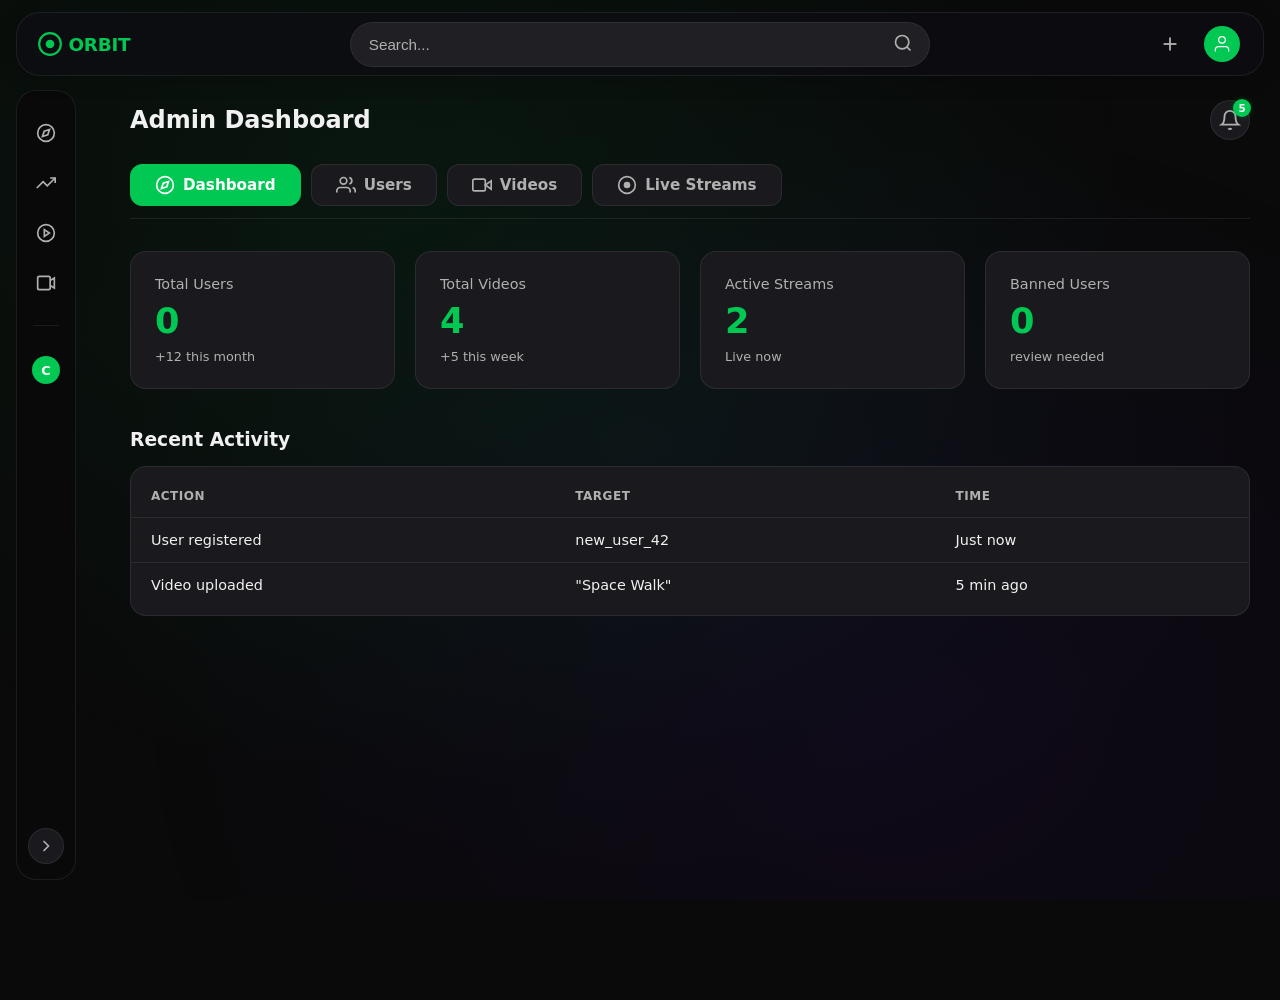
==== adminpanel.html @ f3a5c87c "refactor: migrate pages from PHP templates to static HTML Replace the server-rendered PHP pages with" ====
<!DOCTYPE html>
<html lang="en" data-theme="dark">
<head>
<meta charset="UTF-8">
<meta name="viewport" content="width=device-width, initial-scale=1.0">
<title>ORBIT — Admin Panel</title>
<link rel="stylesheet" href="css/main.css">
<link rel="stylesheet" href="css/popups.css">
<link rel="stylesheet" href="css/admin.css">
</head>
<body>

<header class="header">
  <div class="header__inner">
    <a href="index.html" class="header__logo"><div class="header__logo-fallback"><svg width="26" height="26" viewBox="0 0 24 24" fill="none" stroke="currentColor" stroke-width="2"><circle cx="12" cy="12" r="10"/><circle cx="12" cy="12" r="3" fill="currentColor"/></svg><span>ORBIT</span></div></a>
    <div class="header__search">
      <form action="search.html" method="get" style="display:flex;flex:1;align-items:center;">
        <input type="text" name="q" class="header__search-input" placeholder="Search..." autocomplete="off">
        <button type="submit" class="header__search-btn" aria-label="Search"><svg width="20" height="20" viewBox="0 0 24 24" fill="none" stroke="currentColor" stroke-width="2"><circle cx="11" cy="11" r="8"/><line x1="21" y1="21" x2="16.65" y2="16.65"/></svg></button>
      </form>
    </div>
    <div class="header__actions">
      <div class="create-container">
        <button class="header__create-btn" id="createBtn" aria-label="Create"><svg width="22" height="22" viewBox="0 0 24 24" fill="none" stroke="currentColor" stroke-width="2"><line x1="12" y1="5" x2="12" y2="19"/><line x1="5" y1="12" x2="19" y2="12"/></svg></button>
        <div class="create-dropdown" id="createDropdown"><div class="dropdown__section"><button class="dropdown__item">Upload Video</button><button class="dropdown__item">Upload Short</button><button class="dropdown__item">Community Post</button></div></div>
      </div>
      <button class="header__profile-btn" id="profileBtn" aria-label="Profile"><div class="header__profile-avatar" id="profileAvatar"><svg width="20" height="20" viewBox="0 0 24 24" fill="none" stroke="currentColor" stroke-width="1.5"><path d="M20 21v-2a4 4 0 0 0-4-4H8a4 4 0 0 0-4 4v2"/><circle cx="12" cy="7" r="4"/></svg></div></button>
      <div class="dropdown" id="profileDropdown"></div>
    </div>
  </div>
</header>

<aside class="sidebar sidebar--collapsed" id="sidebar">
  <nav class="sidebar__nav">
    <a href="index.html" class="sidebar__item"><svg width="20" height="20" viewBox="0 0 24 24" fill="none" stroke="currentColor" stroke-width="2"><circle cx="12" cy="12" r="10"/><polygon points="16.24 7.76 14.12 14.12 7.76 16.24 9.88 9.88 16.24 7.76"/></svg><span>Explore</span></a>
    <a href="trending.html" class="sidebar__item"><svg width="20" height="20" viewBox="0 0 24 24" fill="none" stroke="currentColor" stroke-width="2"><polyline points="23 6 13.5 15.5 8.5 10.5 1 18"/><polyline points="17 6 23 6 23 12"/></svg><span>Trending</span></a>
    <a href="lives.html" class="sidebar__item"><svg width="20" height="20" viewBox="0 0 24 24" fill="none" stroke="currentColor" stroke-width="2"><circle cx="12" cy="12" r="10"/><polygon points="10 8 16 12 10 16 10 8"/></svg><span>Live</span></a>
    <a href="dashboard.html" class="sidebar__item"><svg width="20" height="20" viewBox="0 0 24 24" fill="none" stroke="currentColor" stroke-width="2"><rect x="2" y="4" width="15" height="16" rx="2"/><path d="M17 9l5-3v12l-5-3"/></svg><span>Dashboard</span></a>
  </nav>
  <div class="sidebar__divider"></div>
  <div class="sidebar__channels-title">Subscriptions</div>
  <a href="channel.html" class="sidebar__channel"><div class="sidebar__channel-avatar" style="background:#00c853;">C</div><span>Channel Name</span></a>
  <a href="channel.html" class="sidebar__channel hidden-channel" style="display:none;"><div class="sidebar__channel-avatar" style="background:#ff3b30;">M</div><span>Music Lounge</span></a>
  <a href="channel.html" class="sidebar__channel hidden-channel" style="display:none;"><div class="sidebar__channel-avatar" style="background:#6495ed;">S</div><span>Space Today</span></a>
  <button class="sidebar__show-more" id="showMoreChannels">Show more</button>
  <button class="sidebar-toggle" id="sidebarToggle" aria-label="Toggle sidebar"><svg width="20" height="20" viewBox="0 0 24 24" fill="none" stroke="currentColor" stroke-width="2"><polyline points="15 18 9 12 15 6"/></svg></button>
</aside>

<main class="admin-panel">
  <div class="admin-header">
    <h2>Admin Dashboard</h2>
    <div class="admin-notif-btn" id="adminNotifBtn">
      <svg width="22" height="22" viewBox="0 0 24 24" fill="none" stroke="currentColor" stroke-width="2"><path d="M18 8A6 6 0 0 0 6 8c0 7-3 9-3 9h18s-3-2-3-9"/><path d="M13.73 21a2 2 0 0 1-3.46 0"/></svg>
      <span class="notif-badge" id="notifBadge">0</span>
      <div class="notif-dropdown" id="notifDropdown">
        <div style="padding:8px 12px; font-weight:700; border-bottom:1px solid var(--border-color);">Notifications</div>
        <div id="notifList"></div>
        <div style="padding:8px 12px; text-align:center; font-size:0.8rem; color:var(--accent);">View all</div>
      </div>
    </div>
  </div>

  <nav class="admin-nav">
    <button class="admin-nav-item active" data-section="dashboard"><svg width="20" height="20" viewBox="0 0 24 24" fill="none" stroke="currentColor" stroke-width="2"><circle cx="12" cy="12" r="10"/><polygon points="16.24 7.76 14.12 14.12 7.76 16.24 9.88 9.88 16.24 7.76"/></svg>Dashboard</button>
    <button class="admin-nav-item" data-section="users"><svg width="20" height="20" viewBox="0 0 24 24" fill="none" stroke="currentColor" stroke-width="2"><path d="M17 21v-2a4 4 0 0 0-4-4H5a4 4 0 0 0-4 4v2"/><circle cx="9" cy="7" r="4"/><path d="M23 21v-2a4 4 0 0 0-3-3.87"/><path d="M16 3.13a4 4 0 0 1 0 7.75"/></svg>Users</button>
    <button class="admin-nav-item" data-section="videos"><svg width="20" height="20" viewBox="0 0 24 24" fill="none" stroke="currentColor" stroke-width="2"><polygon points="23 7 16 12 23 17 23 7"/><rect x="1" y="5" width="15" height="14" rx="2" ry="2"/></svg>Videos</button>
    <button class="admin-nav-item" data-section="live"><svg width="20" height="20" viewBox="0 0 24 24" fill="none" stroke="currentColor" stroke-width="2"><circle cx="12" cy="12" r="10"/><circle cx="12" cy="12" r="3" fill="currentColor"/></svg>Live Streams</button>
  </nav>

  <div id="adminSections">
    <section class="admin-section active" id="section-dashboard">
      <div class="stats-grid">
        <div class="stat-card"><span class="stat-label">Total Users</span><span class="stat-value" id="totalUsers">0</span><span class="stat-change">+12 this month</span></div>
        <div class="stat-card"><span class="stat-label">Total Videos</span><span class="stat-value" id="totalVideos">0</span><span class="stat-change">+5 this week</span></div>
        <div class="stat-card"><span class="stat-label">Active Streams</span><span class="stat-value">2</span><span class="stat-change">Live now</span></div>
        <div class="stat-card"><span class="stat-label">Banned Users</span><span class="stat-value" id="bannedCount">0</span><span class="stat-change">review needed</span></div>
      </div>
      <h3 style="margin-bottom:16px;">Recent Activity</h3>
      <div class="table-container"><table><thead><tr><th>Action</th><th>Target</th><th>Time</th></tr></thead><tbody id="recentActivity"></tbody></table></div>
    </section>

    <section class="admin-section" id="section-users">
      <div class="admin-search">
        <input type="text" class="admin-search-input" id="userSearch" placeholder="Search users...">
        <select class="filter-select" id="userRoleFilter"><option value="all">All Roles</option><option value="user">User</option><option value="admin">Admin</option></select>
        <select class="filter-select" id="userStatusFilter"><option value="all">All Status</option><option value="active">Active</option><option value="banned">Banned</option></select>
      </div>
      <div id="resultsCount" style="margin: 8px 0; color: var(--text-secondary); font-size: 0.9rem;"></div>
      <div class="table-container"><table><thead><tr><th>ID</th><th>Username</th><th>Email</th><th>Role</th><th>Status</th><th>Streaming</th><th>Joined</th><th>Actions</th></tr></thead><tbody id="userTableBody"></tbody></table></div>
      <div id="pagination" style="margin-top: 16px; display: flex; justify-content: center; gap: 8px;"></div>
    </section>

    <section class="admin-section" id="section-videos">
      <div class="admin-search">
        <input type="text" class="admin-search-input" id="videoSearch" placeholder="Search videos...">
        <select class="filter-select" id="videoStatusFilter"><option value="all">All</option><option value="public">Public</option><option value="unlisted">Unlisted</option><option value="private">Private</option></select>
      </div>
      <div class="table-container"><table><thead><tr><th>ID</th><th>Title</th><th>Channel</th><th>Views</th><th>Uploaded</th><th>Status</th><th>Actions</th></tr></thead><tbody id="videoTableBody"></tbody></table></div>
    </section>

    <section class="admin-section" id="section-live">
      <div class="admin-search"><input type="text" class="admin-search-input" id="liveSearch" placeholder="Search live streams..."></div>
      <div class="table-container"><table><thead><tr><th>ID</th><th>Title</th><th>Streamer</th><th>Viewers</th><th>Uptime</th><th>Restriction</th><th>Actions</th></tr></thead><tbody id="liveTableBody"></tbody></table></div>
    </section>
  </div>
  <div id="toastContainer" style="position:fixed; bottom:24px; right:24px; z-index:10000; display:flex; flex-direction:column; gap:8px;"></div>
</main>

<!-- Modals -->
<div class="modal-overlay" id="banModalOverlay"><div class="modal"><h3>🚫 Ban User</h3><form id="banForm"><div class="form-group"><label>User</label><input type="text" id="banUsername" readonly class="admin-search-input"></div><div class="form-group"><label>Duration (days)</label><input type="number" id="banDuration" class="admin-search-input" placeholder="Leave empty for permanent"></div><div class="checkbox-group"><input type="checkbox" id="banPermanent"><label for="banPermanent">Permanent ban</label></div><div class="modal-actions"><button type="button" class="btn-secondary" id="closeBanModal">Cancel</button><button type="submit" class="btn-danger">Ban</button></div></form></div></div>

<div class="modal-overlay" id="editUserModalOverlay"><div class="modal"><h3>✏️ Edit User</h3><form id="editUserForm"><input type="hidden" id="editUserId"><div class="form-group"><label>Username</label><input type="text" id="editUsername" class="admin-search-input" required></div><div class="form-group"><label>Email</label><input type="email" id="editEmail" class="admin-search-input" required></div><div class="form-group"><label>Role</label><select id="editRole" class="filter-select" style="width:100%;"><option value="user">User</option><option value="admin">Admin</option></select></div><div class="form-group"><label>Status</label><select id="editStatus" class="filter-select" style="width:100%;"><option value="active">Active</option><option value="banned">Banned</option></select></div><div class="form-group"><label>Channel Name</label><input type="text" id="editChannel" class="admin-search-input"></div><div class="form-group"><label>Handle</label><input type="text" id="editHandle" class="admin-search-input"></div><div class="form-group"><label>Bio</label><textarea id="editBio" rows="2"></textarea></div><div class="modal-actions"><button type="button" class="btn-secondary" id="closeEditUserModal">Cancel</button><button type="submit" class="btn btn--primary">Save</button></div></form></div></div>

<div class="modal-overlay" id="editVideoModalOverlay"><div class="modal"><h3>📹 Edit Video</h3><form id="editVideoForm"><input type="hidden" id="editVideoId"><div class="form-group"><label>Title</label><input type="text" id="editVideoTitle" class="admin-search-input" required></div><div class="form-group"><label>Channel</label><input type="text" id="editVideoChannel" class="admin-search-input" required></div><div class="form-group"><label>Visibility</label><select id="editVideoStatus" class="filter-select" style="width:100%;"><option value="public">Public</option><option value="unlisted">Unlisted</option><option value="private">Private</option></select></div><div class="modal-actions"><button type="button" class="btn-secondary" id="closeEditVideoModal">Cancel</button><button type="submit" class="btn btn--primary">Save</button></div></form></div></div>

<div class="modal-overlay" id="copyrightModalOverlay"><div class="modal"><h3>⚠️ Video Copyright</h3><form id="copyrightForm"><input type="hidden" id="copyrightVideoId"><div class="form-group"><label>Video</label><input type="text" id="copyrightVideoTitle" readonly class="admin-search-input"></div><div class="form-group"><label>Copyright Type</label><select id="copyrightType" class="filter-select" style="width:100%;"><option value="no-copyright">No Copyright</option><option value="copyright-free">Copyright Free</option><option value="copyright-income">Copyright Income</option><option value="copyright-remove">Copyright Remove</option></select></div><div class="form-group"><label>Description</label><textarea id="copyrightDescription" rows="3" placeholder="Explain..."></textarea></div><div class="modal-actions"><button type="button" class="btn-secondary" id="closeCopyrightModal">Cancel</button><button type="submit" class="btn-danger">Submit Claim</button></div></form></div></div>

<div class="modal-overlay" id="editLiveModalOverlay"><div class="modal"><h3>🔴 Edit Stream</h3><form id="editLiveForm"><input type="hidden" id="editLiveId"><div class="form-group"><label>Title</label><input type="text" id="editLiveTitle" class="admin-search-input" required></div><div class="form-group"><label>Streamer</label><input type="text" id="editLiveStreamer" class="admin-search-input" required></div><div class="checkbox-group"><input type="checkbox" id="editLiveAgeRestricted"><label for="editLiveAgeRestricted">Age Restrict</label></div><div class="checkbox-group"><input type="checkbox" id="editLiveChatEnabled"><label for="editLiveChatEnabled">Chat Enabled</label></div><div class="modal-actions"><button type="button" class="btn-secondary" id="closeEditLiveModal">Cancel</button><button type="submit" class="btn btn--primary">Save</button></div></form></div></div>

<div class="modal-overlay" id="liveCopyrightModalOverlay"><div class="modal"><h3>⚠️ Live Copyright</h3><form id="liveCopyrightForm"><input type="hidden" id="liveCopyrightStreamId"><div class="form-group"><label>Stream</label><input type="text" id="liveCopyrightStreamTitle" readonly class="admin-search-input"></div><div class="form-group"><label>Copyright Type</label><select id="liveCopyrightType" class="filter-select" style="width:100%;"><option value="no-copyright">No Copyright</option><option value="copyright-free">Copyright Free</option><option value="copyright-income">Copyright Income</option><option value="copyright-remove">Copyright Remove</option></select></div><div class="form-group"><label>Description</label><textarea id="liveCopyrightDescription" rows="3" placeholder="Explain..."></textarea></div><div class="modal-actions"><button type="button" class="btn-secondary" id="closeLiveCopyrightModal">Cancel</button><button type="submit" class="btn-danger">Submit Claim</button></div></form></div></div>

<div class="modal-overlay" id="messageModalOverlay"><div class="modal"><h3>💬 Private Message</h3><form id="messageForm"><input type="hidden" id="messageStreamId"><div class="form-group"><label>Stream</label><input type="text" id="messageStreamTitle" readonly class="admin-search-input"></div><div class="form-group"><label>Message</label><textarea id="messageText" rows="3" placeholder="Type your message..." required></textarea></div><div class="modal-actions"><button type="button" class="btn-secondary" id="closeMessageModal">Cancel</button><button type="submit" class="btn btn--primary">Send</button></div></form></div></div>

<div class="overlay" id="overlay"></div>
<script src="js/core.js"></script>
<script src="js/dropdown.js"></script>
<script src="js/admin.js"></script>
</body>
</html>
---- css/main.css ----
/* ===== CSS Variables & Theming ===== */
:root {
    --bg-primary: #0a0a0a;
    --bg-secondary: #111111;
    --bg-header: rgba(14, 14, 18, 0.85);
    --text-primary: #f1f1f1;
    --text-secondary: #b0b0b0;
    --accent: #00c853;
    --accent-glow: rgba(0, 200, 83, 0.25);
    --border-color: rgba(255, 255, 255, 0.08);
    --card-bg: #1a1a1e;
    --hover-bg: rgba(255, 255, 255, 0.05);
    --sidebar-bg: rgba(10, 10, 10, 0.95);
    --input-bg: #202024;
    --input-border: #2e2e35;
    --overlay-bg: rgba(0, 0, 0, 0.7);
    --shadow: 0 8px 30px rgba(0, 0, 0, 0.5);
    --header-radius: 24px;
    --space-gradient: radial-gradient(ellipse at 30% 20%, rgba(0, 200, 83, 0.06) 0%, transparent 60%),
                      radial-gradient(ellipse at 70% 80%, rgba(80, 0, 200, 0.08) 0%, transparent 60%),
                      radial-gradient(ellipse at 50% 50%, rgba(0, 180, 150, 0.04) 0%, transparent 70%);
    --sidebar-width: 220px;
    --sidebar-collapsed-width: 60px;
}

[data-theme="light"] {
    --bg-primary: #f5f5f7;
    --bg-secondary: #ffffff;
    --bg-header: rgba(255, 255, 255, 0.92);
    --text-primary: #1a1a1a;
    --text-secondary: #555555;
    --accent: #00a844;
    --accent-glow: rgba(0, 168, 68, 0.15);
    --border-color: rgba(0, 0, 0, 0.08);
    --card-bg: #ffffff;
    --hover-bg: rgba(0, 0, 0, 0.03);
    --sidebar-bg: rgba(245, 245, 247, 0.97);
    --input-bg: #ffffff;
    --input-border: #d0d0d5;
    --overlay-bg: rgba(0, 0, 0, 0.35);
    --shadow: 0 8px 30px rgba(0, 0, 0, 0.08);
    --space-gradient: radial-gradient(ellipse at 30% 20%, rgba(0, 168, 68, 0.04) 0%, transparent 60%),
                      radial-gradient(ellipse at 70% 80%, rgba(120, 80, 200, 0.04) 0%, transparent 60%),
                      radial-gradient(ellipse at 50% 50%, rgba(0, 150, 130, 0.03) 0%, transparent 70%);
}

/* ===== Custom Scrollbar ===== */
::-webkit-scrollbar { width: 8px; }
::-webkit-scrollbar-track { background: transparent; }
::-webkit-scrollbar-thumb { background: var(--border-color); border-radius: 4px; }
::-webkit-scrollbar-thumb:hover { background: var(--text-secondary); }

/* ===== Reset & Base ===== */
*, *::before, *::after { margin: 0; padding: 0; box-sizing: border-box; }
body {
    font-family: 'Inter', system-ui, -apple-system, sans-serif;
    background: var(--bg-primary);
    color: var(--text-primary);
    min-height: 100vh;
    transition: background 0.3s, color 0.2s;
    position: relative;
    overflow-x: hidden;
}
body::before {
    content: '';
    position: fixed;
    inset: 0;
    background: var(--space-gradient);
    pointer-events: none;
    z-index: -1;
}
a { text-decoration: none; color: inherit; }
button { background: none; border: none; cursor: pointer; color: inherit; font-family: inherit; }
ul, ol { list-style: none; }

/* ===== Header ===== */
.header {
    position: fixed; top: 12px; left: 50%; transform: translateX(-50%);
    width: calc(100% - 32px); max-width: 1880px;
    background: var(--bg-header); backdrop-filter: blur(20px);
    border: 1px solid var(--border-color); border-radius: var(--header-radius);
    padding: 0 20px; height: 64px; display: flex; align-items: center; z-index: 100;
    box-shadow: 0 4px 20px rgba(0,0,0,0.2); transition: background 0.3s, border-color 0.3s;
}
.header__inner { display: flex; align-items: center; width: 100%; justify-content: space-between; gap: 24px; }
.header__logo { display: flex; align-items: center; font-weight: 700; font-size: 1.15rem; gap: 6px; color: var(--accent); flex-shrink: 0; }
.header__logo-fallback { display: flex; align-items: center; gap: 6px; }
.header__logo-fallback svg { color: var(--accent); width: 26px; height: 26px; }
.header__logo-fallback span { font-size: 1.15rem; font-weight: 700; letter-spacing: -0.3px; }
.header__logo-img { max-height: 34px; width: auto; }
.header__search {
    flex: 0 1 580px; display: flex; align-items: center;
    background: var(--input-bg); border: 1px solid var(--input-border);
    border-radius: 40px; padding: 0 0 0 18px; transition: border-color 0.2s, box-shadow 0.2s;
}
.header__search:focus-within { border-color: var(--accent); box-shadow: 0 0 0 3px var(--accent-glow); }
.header__search-input { flex: 1; background: transparent; border: none; outline: none; padding: 12px 0; color: var(--text-primary); font-size: 0.95rem; }
.header__search-input::placeholder { color: var(--text-secondary); }
.header__search-btn { padding: 10px 16px; border-radius: 0 40px 40px 0; color: var(--text-secondary); transition: color 0.2s; }
.header__search-btn:hover { color: var(--accent); }
.header__actions { display: flex; align-items: center; gap: 10px; flex-shrink: 0; position: relative; }

/* Create (+) Button */
.create-container { position: relative; }
.header__create-btn {
    width: 42px; height: 42px; border-radius: 50%;
    display: flex; align-items: center; justify-content: center;
    color: var(--text-secondary); background: transparent;
    transition: color 0.2s, transform 0.2s;
}
.header__create-btn:hover {
    background: transparent;
    color: var(--text-primary);
    transform: scale(1.05);
}
.create-dropdown {
    position: absolute; top: 54px; right: 0; width: 200px; background: var(--card-bg);
    border: 1px solid var(--border-color); border-radius: 16px; padding: 8px; z-index: 120;
    opacity: 0; visibility: hidden; transform: translateY(10px);
    transition: opacity 0.2s, transform 0.2s, visibility 0.2s; backdrop-filter: blur(20px);
}
.create-dropdown.active { opacity: 1; visibility: visible; transform: translateY(0); }

.header__profile-btn {
    width: 42px; height: 42px; border-radius: 50%; display: flex; align-items: center; justify-content: center;
    transition: background 0.2s; color: var(--text-secondary);
}
.header__profile-btn:hover { background: var(--hover-bg); color: var(--text-primary); }
.header__profile-avatar {
    width: 36px; height: 36px; border-radius: 50%; background: var(--accent);
    display: flex; align-items: center; justify-content: center; overflow: hidden; color: #fff;
    border: 2px solid transparent; transition: border-color 0.2s;
}
.header__profile-btn:hover .header__profile-avatar { border-color: var(--accent); }
.header__profile-avatar img { width: 100%; height: 100%; object-fit: cover; }

/* ===== Dropdown ===== */
.dropdown {
    position: absolute; top: 54px; right: 0; width: 240px; background: var(--card-bg);
    border: 1px solid var(--border-color); border-radius: 16px; box-shadow: var(--shadow);
    padding: 8px; z-index: 110; opacity: 0; visibility: hidden; transform: translateY(10px);
    transition: opacity 0.2s, transform 0.2s, visibility 0.2s; backdrop-filter: blur(20px);
}
.dropdown.active { opacity: 1; visibility: visible; transform: translateY(0); }
.dropdown__section { padding: 4px 0; }
.dropdown__label { font-size: 0.7rem; text-transform: uppercase; letter-spacing: 0.05em; color: var(--text-secondary); padding: 8px 12px 4px; }
.dropdown__item { width: 100%; padding: 10px 12px; border-radius: 10px; display: flex; align-items: center; gap: 10px; font-size: 0.9rem; color: var(--text-primary); transition: background 0.15s; }
.dropdown__item:hover { background: var(--hover-bg); }
.dropdown__divider { height: 1px; background: var(--border-color); margin: 4px 8px; }
.dropdown__theme-toggle { display: flex; align-items: center; justify-content: space-between; }
.dropdown__theme-icon-dark { display: none; }
[data-theme="dark"] .dropdown__theme-icon-dark { display: block; }
[data-theme="dark"] .dropdown__theme-icon-light { display: none; }
[data-theme="light"] .dropdown__theme-icon-dark { display: none; }
[data-theme="light"] .dropdown__theme-icon-light { display: block; }

/* ===== Sidebar ===== */
.sidebar {
    position: fixed; top: 90px; left: 16px;
    width: var(--sidebar-width);
    bottom: 20px;
    background: var(--sidebar-bg); backdrop-filter: blur(16px);
    border: 1px solid var(--border-color); border-radius: 20px;
    padding: 20px 12px;
    overflow-y: auto; overflow-x: hidden;
    z-index: 90; transition: width 0.3s ease, background 0.3s, border-color 0.3s;
    scrollbar-width: none;
}
.sidebar::-webkit-scrollbar { display: none; }

/* حالت آیکونی */
.sidebar--collapsed {
    width: var(--sidebar-collapsed-width);
    padding: 20px 8px;
}
.sidebar--collapsed .sidebar__item span,
.sidebar--collapsed .sidebar__channel span,
.sidebar--collapsed .sidebar__channels-title,
.sidebar--collapsed .sidebar__support p,
.sidebar--collapsed .sidebar__support .support-iframe-container,
.sidebar--collapsed .sidebar__show-more {
    display: none;
}
.sidebar--collapsed .sidebar__channel-avatar {
    display: flex !important;
}
.sidebar--collapsed .sidebar__item {
    justify-content: center;
    padding: 12px 0;
}
.sidebar--collapsed .sidebar__channel {
    justify-content: center;
    padding: 10px 0;
}
.live-badge {
    background: var(--accent);
    color: #fff;
    font-size: 0.65rem;
    font-weight: 700;
    padding: 2px 6px;
    border-radius: 10px;
    margin-left: auto;
    line-height: 1.3;
}
.sidebar--collapsed .live-badge {
    display: none;
}

.sidebar-toggle {
    position: absolute; bottom: 15px; left: 50%; transform: translateX(-50%);
    width: 36px; height: 36px; border-radius: 50%;
    background: var(--card-bg); border: 1px solid var(--border-color);
    display: flex; align-items: center; justify-content: center;
    cursor: pointer; color: var(--text-secondary); transition: background 0.2s, color 0.2s;
    z-index: 100;
}
.sidebar-toggle:hover { background: var(--hover-bg); color: var(--accent); }
.sidebar--collapsed .sidebar-toggle svg { transform: rotate(180deg); }

.sidebar__show-more {
    align-self: flex-start;
    margin-top: 8px;
    font-size: 0.8rem;
    color: var(--accent);
    padding-left: 0;
}

.main-content {
    margin-left: calc(var(--sidebar-width) + 40px);
    transition: margin-left 0.3s ease;
}
.sidebar--collapsed ~ .main-content {
    margin-left: calc(var(--sidebar-collapsed-width) + 40px);
}

.sidebar__nav { display: flex; flex-direction: column; gap: 6px; }
.sidebar__item { display: flex; align-items: center; gap: 14px; padding: 12px 14px; border-radius: 12px; font-weight: 500; font-size: 0.95rem; color: var(--text-secondary); transition: background 0.2s, color 0.2s, transform 0.1s; }
.sidebar__item:hover { background: var(--hover-bg); color: var(--text-primary); transform: translateX(4px); }
.sidebar__item--active { background: var(--accent-glow); color: var(--accent); font-weight: 600; }
.sidebar__divider { height: 1px; background: var(--border-color); margin: 20px 8px; }
.sidebar__channels-title { font-size: 0.7rem; text-transform: uppercase; letter-spacing: 0.05em; color: var(--text-secondary); padding: 0 14px 12px; }
.sidebar__channel { display: flex; align-items: center; gap: 12px; padding: 10px 14px; border-radius: 12px; margin-bottom: 4px; font-size: 0.9rem; color: var(--text-secondary); transition: background 0.2s, color 0.2s; }
.sidebar__channel:hover { background: var(--hover-bg); color: var(--text-primary); }
.sidebar__channel-avatar { width: 28px; height: 28px; border-radius: 50%; display: flex; align-items: center; justify-content: center; font-weight: 700; font-size: 0.8rem; color: #fff; flex-shrink: 0; }

/* Support iframe */
.sidebar__support { margin-top: 12px; }
.support-iframe-container {
    width: 90%;
    margin: 0 auto;
    margin-top: -50px;
    overflow: hidden;
    border-radius: 12px;
    height: 30%;
}

/* ===== Main Content ===== */
.main-content { margin-top: 100px; padding: 0 30px 40px; min-height: 100vh; }
.category-pills { display: flex; flex-wrap: wrap; gap: 10px; margin-bottom: 32px; }
.category-pill { padding: 8px 18px; background: var(--card-bg); border: 1px solid var(--border-color); border-radius: 24px; font-size: 0.85rem; font-weight: 500; color: var(--text-secondary); transition: all 0.2s; white-space: nowrap; }
.category-pill:hover { background: var(--hover-bg); color: var(--text-primary); }
.category-pill--active { background: var(--accent); border-color: var(--accent); color: #fff; font-weight: 600; }

/* Video Grid (5 columns) */
.video-grid {
    display: grid;
    grid-template-columns: repeat(5, 1fr);
    gap: 24px;
}
@media (max-width: 1600px) { .video-grid { grid-template-columns: repeat(4, 1fr); } }
@media (max-width: 1200px) { .video-grid { grid-template-columns: repeat(3, 1fr); } }
@media (max-width: 800px)  { .video-grid { grid-template-columns: repeat(2, 1fr); } }
@media (max-width: 500px)  { .video-grid { grid-template-columns: 1fr; } }

.video-card { background: var(--card-bg); border-radius: 16px; overflow: hidden; border: 1px solid var(--border-color); transition: transform 0.2s, box-shadow 0.2s; cursor: pointer; }
.video-card:hover { transform: translateY(-4px); box-shadow: var(--shadow); }
.video-card--trend { position: relative; box-shadow: 0 0 0px rgba(0, 200, 83, 0), 0 0 50px rgba(0,200,83,0.3); }
.trend-badge { position: absolute; top: 10px; left: 10px; background: var(--accent); color: #fff; font-size: 0.7rem; font-weight: 700; padding: 4px 10px; border-radius: 6px; text-transform: uppercase; letter-spacing: 0.5px; z-index: 2; box-shadow: 0 2px 8px rgba(0,0,0,0.3); }
.video-card__thumbnail { position: relative; width: 100%; padding-top: 56.25%; background: #1e1e2a; overflow: hidden; }
.video-card--short .video-card__thumbnail { padding-top: 133.33%; }
.video-card__thumbnail img { position: absolute; top: 0; left: 0; width: 100%; height: 100%; object-fit: cover; }
.video-card__duration { position: absolute; bottom: 8px; right: 8px; background: rgba(0,0,0,0.8); color: #fff; padding: 3px 8px; border-radius: 6px; font-size: 0.75rem; font-weight: 600; }
.video-card__info { padding: 14px; display: flex; gap: 12px; }
.video-card__channel-img { width: 36px; height: 36px; border-radius: 50%; background: var(--accent); flex-shrink: 0; display: flex; align-items: center; justify-content: center; font-weight: 700; color: #fff; }
.video-card__text h3 { font-size: 0.95rem; font-weight: 600; line-height: 1.3; margin-bottom: 6px; display: -webkit-box; -webkit-line-clamp: 2; -webkit-box-orient: vertical; overflow: hidden; }
.video-card__text p {
    font-size: 0.8rem;
    color: var(--text-secondary);
    margin: 0;
    line-height: 1.4;
}
.video-card__text p:first-of-type {
    margin-bottom: 4px;
}
/* Post Card */
.post-card { background: var(--card-bg); border-radius: 16px; padding: 18px; border: 1px solid var(--border-color); transition: transform 0.2s; cursor: pointer; }
.post-card:hover { transform: translateY(-2px); }
.post-card__header { display: flex; align-items: center; gap: 12px; margin-bottom: 12px; }
.post-card__avatar { width: 40px; height: 40px; border-radius: 50%; background: var(--accent); color: #fff; display: flex; align-items: center; justify-content: center; font-weight: 700; }
.post-card__author { font-weight: 600; font-size: 0.9rem; }
.post-card__time { font-size: 0.75rem; color: var(--text-secondary); }
.post-card__content { font-size: 0.9rem; line-height: 1.4; margin-bottom: 12px; }
.post-card__image { width: 100%; border-radius: 12px; margin-top: 8px; }

/* ===== Video Preview Overlay ===== */
.video-card {
    position: relative;
}
.video-card__thumbnail {
    position: relative;
    overflow: hidden;
    border-radius: 12px;
}
.video-preview-overlay {
    position: absolute;
    top: 0;
    left: 0;
    width: 100%;
    height: 100%;
    background: #000;
    border-radius: 12px;
    overflow: hidden;
    z-index: 10;
    animation: fadeIn 0.2s ease;
}
@keyframes fadeIn {
    from { opacity: 0; }
    to { opacity: 1; }
}
.preview-mute-btn {
    position: absolute;
    top: 8px;
    right: 8px;
    background: rgba(0,0,0,0.6);
    border: none;
    border-radius: 50%;
    width: 32px;
    height: 32px;
    display: flex;
    align-items: center;
    justify-content: center;
    cursor: pointer;
    color: white;
    z-index: 15;
    backdrop-filter: blur(4px);
    transition: background 0.2s, transform 0.1s;
}
.preview-mute-btn:hover {
    background: rgba(0,0,0,0.8);
    transform: scale(1.05);
}
.preview-mute-btn svg {
    width: 18px;
    height: 18px;
    stroke: currentColor;
    stroke-width: 2;
    fill: none;
}

/* Verified badge */
.verified-badge {
    display: inline-flex;
    vertical-align: middle;
    margin-left: 6px;
    color: #c5c5c5;
}
.verified-badge svg {
    width: 18px;
    height: 18px;
}

/* =====================================================================
   Added for the API-backed video feed (js/videos-feed.js).
   Nothing above this line was changed — these rules only add new
   selectors or make the existing .video-card safe to render as an <a>.
   ===================================================================== */

/* .video-card is now rendered as <a class="video-card">...</a> instead of
   <article>. Grid items are auto-blockified so layout already worked, but
   being explicit avoids relying on that and keeps link defaults in check. */
.video-card {
    display: block;
    color: inherit;
    text-decoration: none;
}

/* Infinite-scroll trigger element (kept invisible, needs a height to be
   observable by IntersectionObserver). */
.video-grid-sentinel {
    height: 1px;
}

.video-grid-empty,
.video-grid-error {
    text-align: center;
    padding: 3rem 1rem;
    color: var(--text-secondary);
}
.video-grid-error .btn--link {
    color: var(--accent);
    text-decoration: underline;
    background: none;
    border: none;
    cursor: pointer;
    font: inherit;
}

/* Skeleton loading cards, built from the same .video-card__* classes as
   real cards so their size/spacing matches exactly. */
.video-card--skeleton {
    pointer-events: none;
    cursor: default;
}
.video-card--skeleton:hover {
    transform: none;
    box-shadow: none;
}

.skeleton-shimmer {
    position: relative;
    overflow: hidden;
    background: var(--hover-bg);
}
.skeleton-shimmer::after {
    content: '';
    position: absolute;
    inset: 0;
    transform: translateX(-100%);
    background: linear-gradient(90deg, transparent 0%, rgba(255, 255, 255, 0.08) 50%, transparent 100%);
    animation: skeleton-sweep 1.4s infinite;
}
@keyframes skeleton-sweep {
    100% { transform: translateX(100%); }
}

.skeleton-line {
    border-radius: 4px;
    margin-bottom: 8px;
}
---- css/popups.css ----
/* ============================
   popups.css – استایل مشترک پاپ‌آپ‌ها، مودال‌ها، توست‌ها و المان‌های فرم
   ============================ */

/* Overlay */
.overlay {
    position: fixed;
    inset: 0;
    background: var(--overlay-bg);
    z-index: 200;
    opacity: 0;
    visibility: hidden;
    transition: opacity 0.3s, visibility 0.3s;
    backdrop-filter: blur(3px);
}
.overlay.active {
    opacity: 1;
    visibility: visible;
}

/* Popup عمومی */
.popup {
    position: fixed;
    inset: 0;
    display: flex;
    align-items: center;
    justify-content: center;
    z-index: 210;
    opacity: 0;
    visibility: hidden;
    transition: opacity 0.25s, visibility 0.25s;
    pointer-events: none;
}
.popup.active {
    opacity: 1;
    visibility: visible;
    pointer-events: auto;
}
.popup__panel {
    background: var(--card-bg);
    border: 1px solid var(--border-color);
    border-radius: 24px;
    padding: 32px;
    width: 400px;
    max-width: 92vw;
    box-shadow: var(--shadow);
    position: relative;
    transform: scale(0.95);
    transition: transform 0.25s;
    backdrop-filter: blur(20px);
}
.popup.active .popup__panel {
    transform: scale(1);
}
.popup__panel--wide {
    width: 420px;
    max-height: 85vh;
    overflow-y: auto;
}
.popup__panel--small {
    width: 380px;
}
.popup__panel--upload {
    width: 680px;
    max-width: 95vw;
    max-height: 90vh;
    overflow-y: auto;
    padding: 32px 36px;
}
.popup__close {
    position: absolute;
    top: 16px;
    right: 16px;
    width: 36px;
    height: 36px;
    border-radius: 50%;
    display: flex;
    align-items: center;
    justify-content: center;
    color: var(--text-secondary);
    background: none;
    border: none;
    cursor: pointer;
    transition: background 0.2s;
}
.popup__close:hover {
    background: var(--hover-bg);
}
.popup__icon-ring {
    width: 48px;
    height: 48px;
    border-radius: 50%;
    background: var(--accent-glow);
    display: flex;
    align-items: center;
    justify-content: center;
    margin: 0 auto 14px;
    color: var(--accent);
}
.popup__title {
    font-size: 1.5rem;
    font-weight: 700;
    text-align: center;
    margin-bottom: 6px;
}
.popup__subtitle {
    text-align: center;
    color: var(--text-secondary);
    margin-bottom: 28px;
    font-size: 0.9rem;
}
.popup__form {
    display: flex;
    flex-direction: column;
    gap: 22px;
}

/* بخش‌های فرم */
.form-section {
    border: none;
    margin-bottom: 32px;
}
.form-section__title {
    font-size: 1.05rem;
    font-weight: 700;
    color: var(--accent);
    margin-bottom: 24px;
    display: flex;
    align-items: center;
    gap: 10px;
}
.form-section__title::before {
    content: '';
    width: 6px;
    height: 6px;
    background: var(--accent);
    border-radius: 50%;
    box-shadow: 0 0 10px var(--accent);
}
.input-group {
    display: flex;
    flex-direction: column;
    gap: 10px;
}
.input-group label {
    font-size: 0.85rem;
    font-weight: 500;
    color: var(--text-secondary);
}
.input-group .required {
    color: #ff5252;
}
.input-group input,
.input-group textarea,
.input-group select {
    padding: 12px 14px;
    background: var(--input-bg);
    border: 1px solid var(--input-border);
    border-radius: 12px;
    color: var(--text-primary);
    font-size: 0.95rem;
    outline: none;
    transition: border-color 0.2s, box-shadow 0.2s;
    font-family: inherit;
    resize: vertical;
}
.input-group input:focus,
.input-group textarea:focus,
.input-group select:focus {
    border-color: var(--accent);
    box-shadow: 0 0 0 3px var(--accent-glow);
}
.input-group__error {
    font-size: 0.75rem;
    color: #ff5252;
    min-height: 1em;
}
.input-area {
    padding: 12px 14px;
    background: var(--input-bg);
    border: 1px solid var(--input-border);
    border-radius: 12px;
    color: var(--text-primary);
    font-size: 0.95rem;
    min-height: 100px;
    line-height: 1.6;
    word-wrap: break-word;
    overflow-y: auto;
    transition: border-color 0.2s, box-shadow 0.2s;
    white-space: pre-wrap;
}
.input-area:focus {
    border-color: var(--accent);
    box-shadow: 0 0 0 3px var(--accent-glow);
}
.input-area:empty::before {
    content: attr(placeholder);
    color: var(--text-secondary);
    opacity: 0.6;
}
.char-counter {
    text-align: right;
    font-size: 0.75rem;
    color: var(--text-secondary);
}
.thumbnail-options {
    display: flex;
    gap: 16px;
}
.thumbnail-box {
    flex: 1;
    border: 2px dashed var(--input-border);
    border-radius: 14px;
    padding: 22px 12px;
    text-align: center;
    cursor: pointer;
    transition: border-color 0.2s, background 0.2s;
    background: var(--input-bg);
    display: flex;
    flex-direction: column;
    align-items: center;
    justify-content: center;
    gap: 10px;
    color: var(--text-secondary);
}
.thumbnail-box:hover {
    border-color: var(--accent);
    background: var(--hover-bg);
}
.radio-group {
    display: flex;
    gap: 24px;
    flex-wrap: wrap;
}
.radio-group--vertical {
    flex-direction: column;
    gap: 16px;
}
.radio-item {
    display: flex;
    align-items: center;
    gap: 10px;
    cursor: pointer;
    font-size: 0.9rem;
    color: var(--text-primary);
}
.radio-item input[type="radio"] {
    accent-color: var(--accent);
    width: 18px;
    height: 18px;
    outline: none;
    box-shadow: none;
}
.radio-item input[type="radio"]:focus {
    outline: none;
    box-shadow: none;
}
.file-upload-area {
    background: var(--input-bg);
    border: 2px dashed var(--input-border);
    border-radius: 14px;
    padding: 24px;
    text-align: center;
    cursor: pointer;
    transition: border-color 0.2s, background 0.2s;
}
.file-upload-area:hover {
    border-color: var(--accent);
    background: var(--hover-bg);
}
.file-upload-area__icon {
    color: var(--accent);
    margin-bottom: 10px;
}
.file-upload-area__text {
    color: var(--text-secondary);
    font-size: 0.85rem;
}
.progress-container {
    margin-top: 16px;
    display: flex;
    align-items: center;
    gap: 14px;
}
.progress-bar {
    flex: 1;
    height: 8px;
    background: var(--input-border);
    border-radius: 10px;
    overflow: hidden;
}
.progress-bar__fill {
    width: 0%;
    height: 100%;
    background: var(--accent);
    border-radius: 10px;
    transition: width 0.3s ease;
}
.progress-text {
    font-size: 0.85rem;
    font-weight: 600;
    color: var(--accent);
    min-width: 40px;
    text-align: right;
}
.tag-section {
    margin-top: 4px;
}
.tag-display {
    display: flex;
    flex-wrap: wrap;
    gap: 8px;
    margin-bottom: 12px;
    min-height: 32px;
}
.tag-chip {
    background: var(--accent);
    color: #fff;
    padding: 4px 12px;
    border-radius: 16px;
    font-size: 0.8rem;
    font-weight: 500;
    display: flex;
    align-items: center;
    gap: 6px;
}
.tag-chip button {
    background: none;
    border: none;
    color: inherit;
    font-size: 14px;
    cursor: pointer;
    opacity: 0.8;
}
.tag-chip button:hover {
    opacity: 1;
}
.tag-input-row {
    display: flex;
    gap: 8px;
}
.tag-input-simple {
    flex: 1;
    padding: 8px 12px;
    background: var(--input-bg);
    border: 1px solid var(--input-border);
    border-radius: 8px;
    color: var(--text-primary);
    font-size: 0.9rem;
}
.btn--small {
    padding: 8px 14px;
    font-size: 0.85rem;
    border-radius: 8px;
    background: var(--accent);
    color: #fff;
}
.tag-counter {
    font-size: 0.75rem;
    color: var(--text-secondary);
    margin-top: 6px;
}
.btn {
    padding: 12px 20px;
    border-radius: 12px;
    font-weight: 600;
    font-size: 0.95rem;
    display: flex;
    align-items: center;
    justify-content: center;
    gap: 10px;
    transition: background 0.2s, transform 0.1s;
    border: none;
    cursor: pointer;
}
.btn--primary {
    background: var(--accent);
    color: #fff;
}
.btn--primary:hover {
    background: #00b347;
}
.btn--full {
    width: 100%;
}
.btn--google {
    background: var(--input-bg);
    border: 1px solid var(--input-border);
    color: var(--text-primary);
}
.btn--google:hover {
    background: var(--hover-bg);
}
.btn--text {
    color: var(--accent);
    background: transparent;
}
.btn--link {
    background: none;
    color: var(--accent);
    font-weight: 600;
    cursor: pointer;
    margin-left: 4px;
    font-size: inherit;
}
.popup__forgot {
    margin-top: 8px;
    justify-content: flex-start;
    padding-left: 0;
}
.popup__divider {
    display: flex;
    align-items: center;
    margin: 22px 0;
    color: var(--text-secondary);
    font-size: 0.8rem;
}
.popup__divider::before,
.popup__divider::after {
    content: '';
    flex: 1;
    height: 1px;
    background: var(--border-color);
}
.popup__divider span {
    margin: 0 12px;
}
.popup__switch {
    text-align: center;
    margin-top: 20px;
    font-size: 0.9rem;
    color: var(--text-secondary);
}
.avatar-upload {
    display: flex;
    align-items: center;
    gap: 18px;
    margin-bottom: 10px;
    cursor: pointer;
}
.avatar-upload__preview {
    width: 62px;
    height: 62px;
    border-radius: 50%;
    background: var(--input-bg);
    border: 2px dashed var(--input-border);
    display: flex;
    align-items: center;
    justify-content: center;
    overflow: hidden;
}
.avatar-upload__preview img {
    width: 100%;
    height: 100%;
    object-fit: cover;
}
.avatar-upload:hover .avatar-upload__preview {
    border-color: var(--accent);
}
.avatar-upload__label {
    font-size: 0.85rem;
    color: var(--accent);
    font-weight: 500;
}

/* Toast */
.toast-container {
    position: fixed;
    top: 24px;
    right: 24px;
    z-index: 300;
    display: flex;
    flex-direction: column;
    gap: 12px;
}
.toast {
    background: var(--card-bg);
    border: 1px solid var(--accent);
    padding: 14px 20px;
    border-radius: 12px;
    color: var(--text-primary);
    font-weight: 500;
    box-shadow: var(--shadow);
    animation: slideIn 0.3s ease, fadeOut 0.3s 2.7s forwards;
}
@keyframes slideIn {
    from { transform: translateX(120%); opacity: 0; }
    to { transform: translateX(0); opacity: 1; }
}
@keyframes fadeOut {
    from { opacity: 1; }
    to { opacity: 0; transform: translateY(-10px); }
}

/* مودال‌های ادمین (یکسان با popup) */
.modal-overlay {
    position: fixed;
    inset: 0;
    background: var(--overlay-bg);
    z-index: 300;
    display: flex;
    align-items: center;
    justify-content: center;
    opacity: 0;
    visibility: hidden;
    transition: opacity 0.3s, visibility 0.3s;
    backdrop-filter: blur(3px);
}
.modal-overlay.active {
    opacity: 1;
    visibility: visible;
}
.modal {
    background: var(--card-bg);
    border: 1px solid var(--border-color);
    border-radius: 20px;
    padding: 28px 24px;
    width: 500px;
    max-width: 92vw;
    max-height: 90vh;
    overflow-y: auto;
    box-shadow: var(--shadow);
    transform: scale(0.95);
    transition: transform 0.25s;
}
.modal-overlay.active .modal {
    transform: scale(1);
}
.modal h3 {
    font-size: 1.3rem;
    font-weight: 700;
    margin-bottom: 20px;
    display: flex;
    align-items: center;
    gap: 8px;
}
.modal-actions {
    display: flex;
    gap: 10px;
    justify-content: flex-end;
    margin-top: 24px;
}
.btn-secondary {
    background: var(--input-bg);
    border: 1px solid var(--input-border);
    color: var(--text-primary);
    padding: 10px 20px;
    border-radius: 10px;
    font-weight: 600;
    cursor: pointer;
    transition: background 0.2s;
}
.btn-secondary:hover {
    background: var(--hover-bg);
}
.btn-danger {
    background: #ff3b30;
    color: #fff;
    border: none;
    padding: 10px 20px;
    border-radius: 10px;
    font-weight: 600;
    cursor: pointer;
}
.btn-danger:hover {
    background: #e02d25;
}
.checkbox-group {
    display: flex;
    align-items: center;
    gap: 8px;
    margin: 8px 0;
    font-size: 0.9rem;
}

.hashtag { color: #23d400; font-weight: 500; }
---- css/admin.css ----
/* ===== Admin Panel Styles (relies on main.css variables) ===== */
.admin-panel {
    margin-left: calc(var(--sidebar-width) + 40px);
    margin-top: 100px;
    padding: 0 30px 40px;
    transition: margin-left 0.3s;
    max-width: 1600px;
}
.sidebar--collapsed ~ .admin-panel {
    margin-left: calc(var(--sidebar-collapsed-width) + 40px);
}

/* ===== Admin Header ===== */
.admin-header {
    display: flex;
    justify-content: space-between;
    align-items: center;
    margin-bottom: 24px;
}
.admin-header h2 {
    font-size: 1.5rem;
    font-weight: 700;
    color: var(--text-primary);
}
.admin-notif-btn {
    position: relative;
    background: var(--card-bg);
    border: 1px solid var(--border-color);
    border-radius: 50%;
    width: 40px;
    height: 40px;
    display: flex;
    align-items: center;
    justify-content: center;
    cursor: pointer;
    color: var(--text-secondary);
    transition: background 0.2s, color 0.2s;
}
.admin-notif-btn:hover {
    background: var(--hover-bg);
    color: var(--accent);
}
.notif-badge {
    position: absolute;
    top: -2px;
    right: -2px;
    background: var(--accent);
    color: #fff;
    font-size: 0.65rem;
    font-weight: 700;
    width: 18px;
    height: 18px;
    border-radius: 50%;
    display: flex;
    align-items: center;
    justify-content: center;
    box-shadow: 0 0 6px var(--accent-glow);
    display: none; /* hidden by default, shown via JS */
}
.notif-dropdown {
    position: absolute;
    top: 48px;
    right: 0;
    width: 320px;
    background: var(--card-bg);
    border: 1px solid var(--border-color);
    border-radius: 16px;
    box-shadow: var(--shadow);
    padding: 8px;
    z-index: 110;
    opacity: 0;
    visibility: hidden;
    transform: translateY(10px);
    transition: opacity 0.2s, transform 0.2s;
    backdrop-filter: blur(20px);
    max-height: 400px;
    overflow-y: auto;
}
.notif-dropdown.active {
    opacity: 1;
    visibility: visible;
    transform: translateY(0);
}
.notif-item {
    display: flex;
    gap: 10px;
    padding: 10px;
    border-radius: 10px;
    font-size: 0.85rem;
    cursor: pointer;
    align-items: flex-start;
}
.notif-item:hover {
    background: var(--hover-bg);
}
.notif-icon {
    width: 32px;
    height: 32px;
    border-radius: 8px;
    background: var(--accent-glow);
    display: flex;
    align-items: center;
    justify-content: center;
    color: var(--accent);
    flex-shrink: 0;
}
.notif-text p {
    font-weight: 500;
    line-height: 1.3;
}
.notif-time {
    font-size: 0.75rem;
    color: var(--text-secondary);
}

/* ===== Navigation ===== */
.admin-nav {
    display: flex;
    gap: 10px;
    margin-bottom: 32px;
    border-bottom: 1px solid var(--border-color);
    padding-bottom: 12px;
    flex-wrap: wrap;
}
.admin-nav-item {
    padding: 10px 24px;
    border-radius: 12px;
    font-weight: 600;
    font-size: 0.95rem;
    background: var(--card-bg);
    border: 1px solid var(--border-color);
    color: var(--text-secondary);
    cursor: pointer;
    transition: all 0.2s;
    display: flex;
    align-items: center;
    gap: 8px;
}
.admin-nav-item:hover {
    background: var(--hover-bg);
    color: var(--text-primary);
}
.admin-nav-item.active {
    background: var(--accent);
    border-color: var(--accent);
    color: #fff;
}

.admin-section { display: none; }
.admin-section.active { display: block; }

/* Stats Grid */
.stats-grid {
    display: grid;
    grid-template-columns: repeat(auto-fill, minmax(220px, 1fr));
    gap: 20px;
    margin-bottom: 40px;
}
.stat-card {
    background: var(--card-bg);
    border: 1px solid var(--border-color);
    border-radius: 16px;
    padding: 24px;
    display: flex;
    flex-direction: column;
    gap: 8px;
    transition: transform 0.2s;
}
.stat-card:hover { transform: translateY(-2px); }
.stat-value {
    font-size: 2.2rem;
    font-weight: 700;
    color: var(--accent);
}
.stat-label {
    font-size: 0.9rem;
    color: var(--text-secondary);
    font-weight: 500;
}
.stat-change {
    font-size: 0.8rem;
    color: var(--text-secondary);
    display: flex;
    align-items: center;
    gap: 4px;
}

/* Tables */
.table-container {
    overflow-x: auto;
    background: var(--card-bg);
    border: 1px solid var(--border-color);
    border-radius: 16px;
    padding: 8px 0;
}
table {
    width: 100%;
    border-collapse: collapse;
    min-width: 900px;
}
th, td {
    padding: 14px 20px;
    text-align: left;
    border-bottom: 1px solid var(--border-color);
    font-size: 0.9rem;
}
th {
    color: var(--text-secondary);
    font-weight: 600;
    text-transform: uppercase;
    font-size: 0.75rem;
    letter-spacing: 0.5px;
}
tr:last-child td { border-bottom: none; }
tr:hover td { background: var(--hover-bg); }

/* Badges */
.badge {
    display: inline-block;
    padding: 4px 12px;
    border-radius: 20px;
    font-size: 0.75rem;
    font-weight: 600;
}
.badge-active { background: rgba(0, 200, 83, 0.15); color: var(--accent); }
.badge-banned { background: rgba(255, 59, 48, 0.15); color: #ff3b30; }
.badge-admin { background: rgba(0, 200, 83, 0.2); color: var(--accent); }
.badge-user { background: var(--hover-bg); color: var(--text-secondary); }
.badge-stream-banned { background: rgba(255, 152, 0, 0.15); color: #ff9800; }

/* Copyright badges */
.badge-copyright-none { background: rgba(255,255,255,0.08); color: #aaa; backdrop-filter: blur(4px); }
.badge-copyright-free { background: rgba(0, 200, 83, 0.15); color: #00c853; }
.badge-copyright-income { background: rgba(255, 193, 7, 0.15); color: #ffc107; }
.badge-copyright-remove { background: rgba(255, 59, 48, 0.15); color: #ff3b30; }

.action-btns {
    display: flex;
    gap: 8px;
    flex-wrap: wrap;
}
.action-icon {
    width: 34px;
    height: 34px;
    border-radius: 8px;
    display: inline-flex;
    align-items: center;
    justify-content: center;
    background: var(--input-bg);
    border: 1px solid var(--border-color);
    color: var(--text-secondary);
    cursor: pointer;
    transition: all 0.2s;
}
.action-icon svg { width: 16px; height: 16px; }
.action-icon:hover { background: var(--hover-bg); color: var(--accent); }
.action-icon.danger:hover { color: #ff3b30; border-color: #ff3b30; }

/* Search Bar */
.admin-search {
    display: flex;
    gap: 12px;
    margin-bottom: 20px;
    flex-wrap: wrap;
}
.admin-search-input {
    flex: 1;
    min-width: 250px;
    padding: 10px 18px;
    background: var(--input-bg);
    border: 1px solid var(--input-border);
    border-radius: 12px;
    font-size: 0.95rem;
    color: var(--text-primary);
}
.admin-search-input:focus {
    border-color: var(--accent);
    box-shadow: 0 0 0 3px var(--accent-glow);
}
.filter-select {
    padding: 10px 16px;
    background: var(--input-bg);
    border: 1px solid var(--input-border);
    border-radius: 12px;
    color: var(--text-primary);
    font-size: 0.9rem;
    cursor: pointer;
}

/* Skeleton loading animation (keep) */
@keyframes shimmer {
    0% { background-position: -468px 0; }
    100% { background-position: 468px 0; }
}

.skeleton-row td {
    padding: 12px 8px;
}

.skeleton-line {
    height: 16px;
    background: linear-gradient(to right, var(--border-color) 8%, var(--bg-secondary) 18%, var(--border-color) 33%);
    background-size: 800px 104px;
    animation: shimmer 1.5s infinite linear;
    border-radius: 4px;
    width: 80%;
}

/* Pagination styles (keep) */
.pagination {
    display: flex;
    gap: 8px;
    align-items: center;
}

.pagination button {
    padding: 8px 12px;
    border: 1px solid var(--border-color);
    background: var(--bg-primary);
    color: var(--text-primary);
    border-radius: 6px;
    cursor: pointer;
    transition: all 0.2s;
}

.pagination button:hover:not(:disabled) {
    background: var(--accent);
    color: white;
}

.pagination button.active {
    background: var(--accent);
    color: white;
    border-color: var(--accent);
}

.pagination button:disabled {
    opacity: 0.5;
    cursor: not-allowed;
}

@media (max-width: 1100px) {
    .admin-panel { margin-left: calc(var(--sidebar-collapsed-width) + 30px); }
}
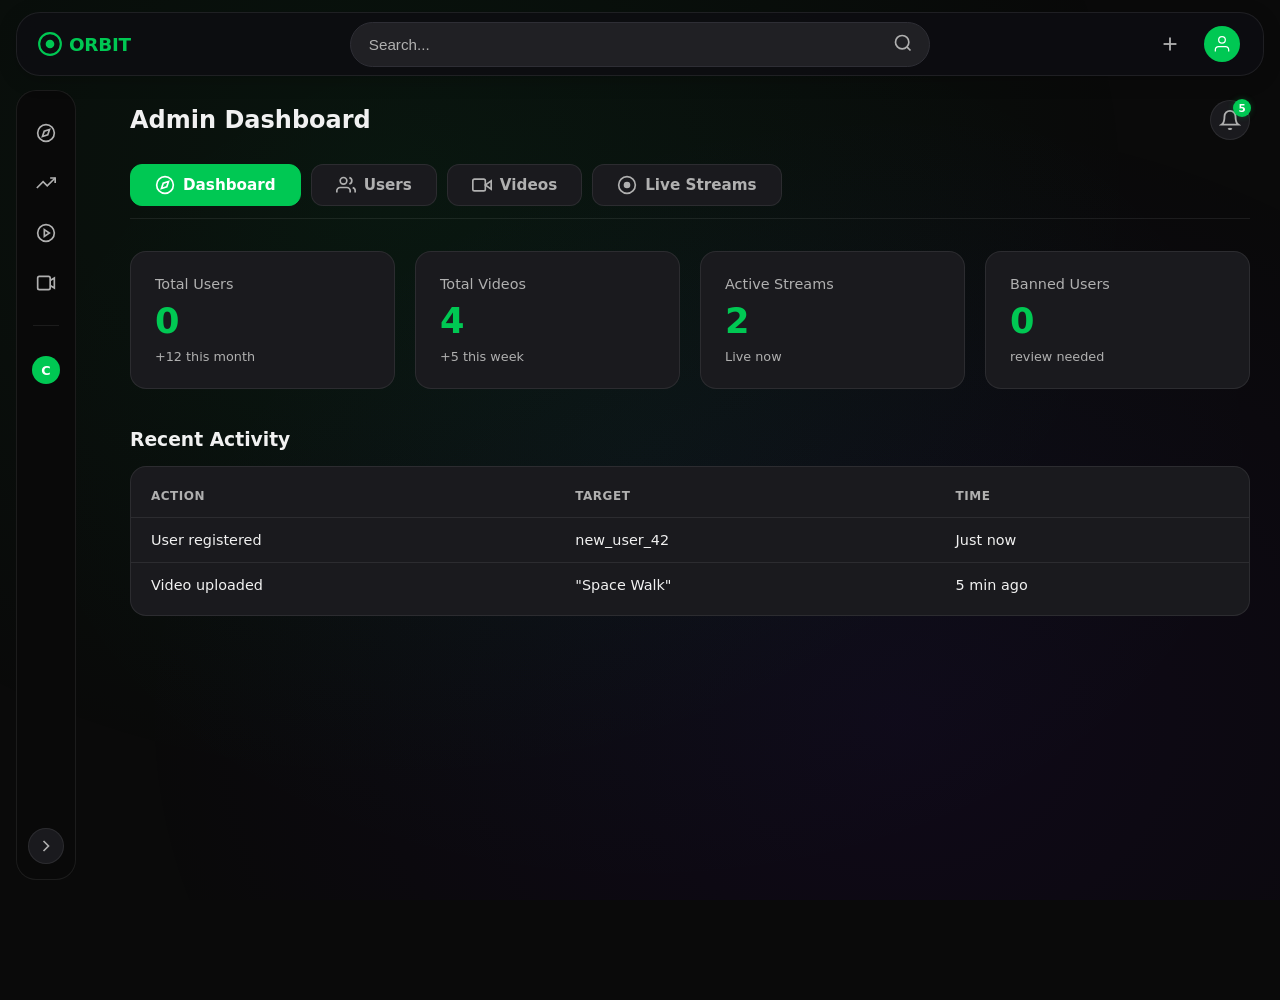
==== commit d77e0977: "chore: centralize API_BASE in config.js; replace localhost with https://oribt.darkube.ir/" ====
--- a/adminpanel.html
+++ b/adminpanel.html
@@ -122,6 +122,7 @@
 <div class="modal-overlay" id="messageModalOverlay"><div class="modal"><h3>💬 Private Message</h3><form id="messageForm"><input type="hidden" id="messageStreamId"><div class="form-group"><label>Stream</label><input type="text" id="messageStreamTitle" readonly class="admin-search-input"></div><div class="form-group"><label>Message</label><textarea id="messageText" rows="3" placeholder="Type your message..." required></textarea></div><div class="modal-actions"><button type="button" class="btn-secondary" id="closeMessageModal">Cancel</button><button type="submit" class="btn btn--primary">Send</button></div></form></div></div>
 
 <div class="overlay" id="overlay"></div>
+<script src="js/config.js"></script>
 <script src="js/core.js"></script>
 <script src="js/dropdown.js"></script>
 <script src="js/admin.js"></script>
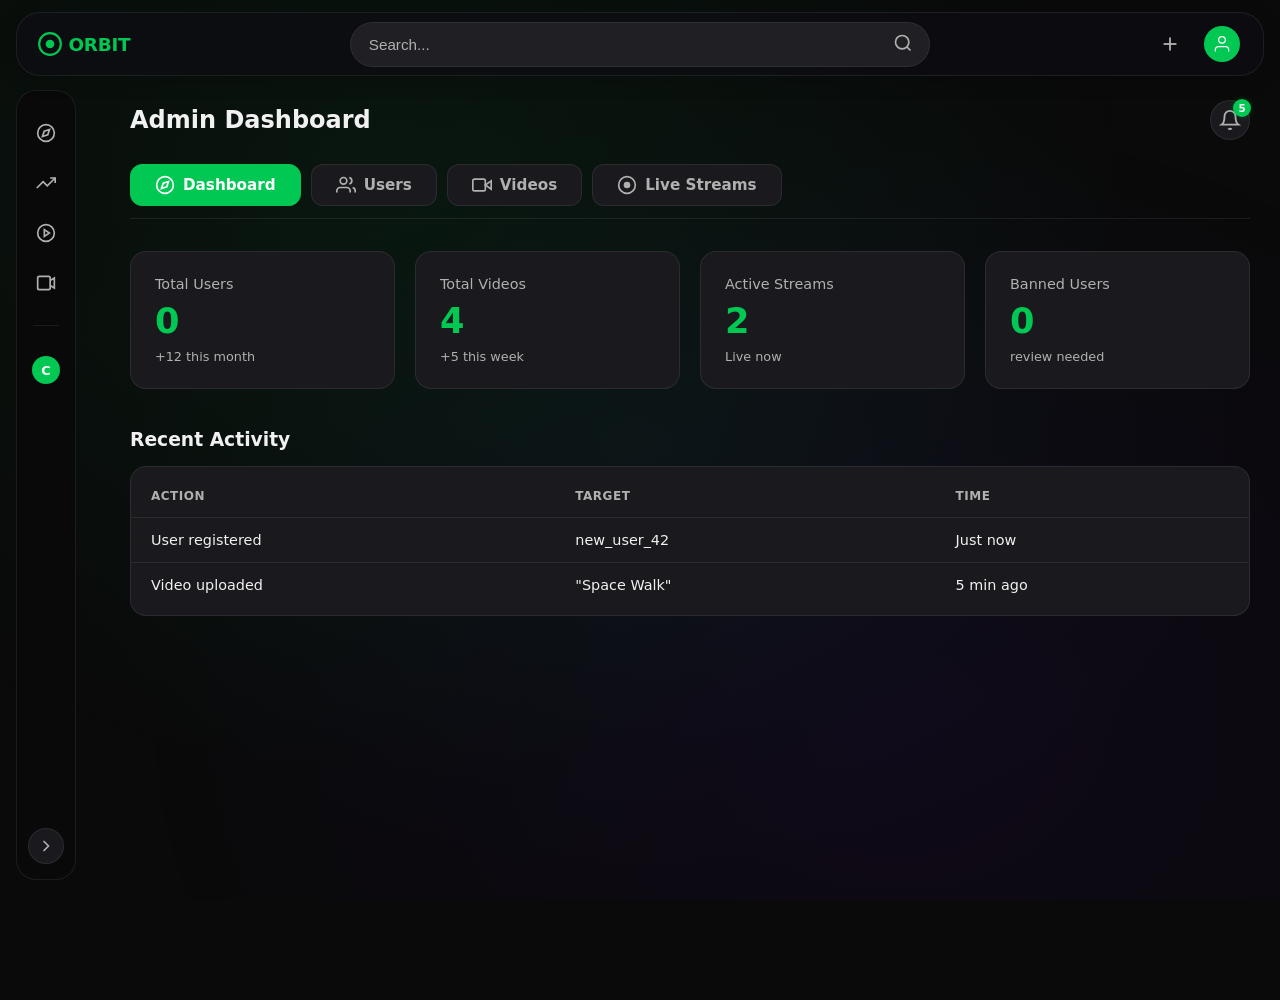
==== commit 3335aa07: "fix: add popups js script" ====
--- a/adminpanel.html
+++ b/adminpanel.html
@@ -125,6 +125,7 @@
 <script src="js/config.js"></script>
 <script src="js/core.js"></script>
 <script src="js/dropdown.js"></script>
+<script src="js/popups.js"></script>
 <script src="js/admin.js"></script>
 </body>
 </html>
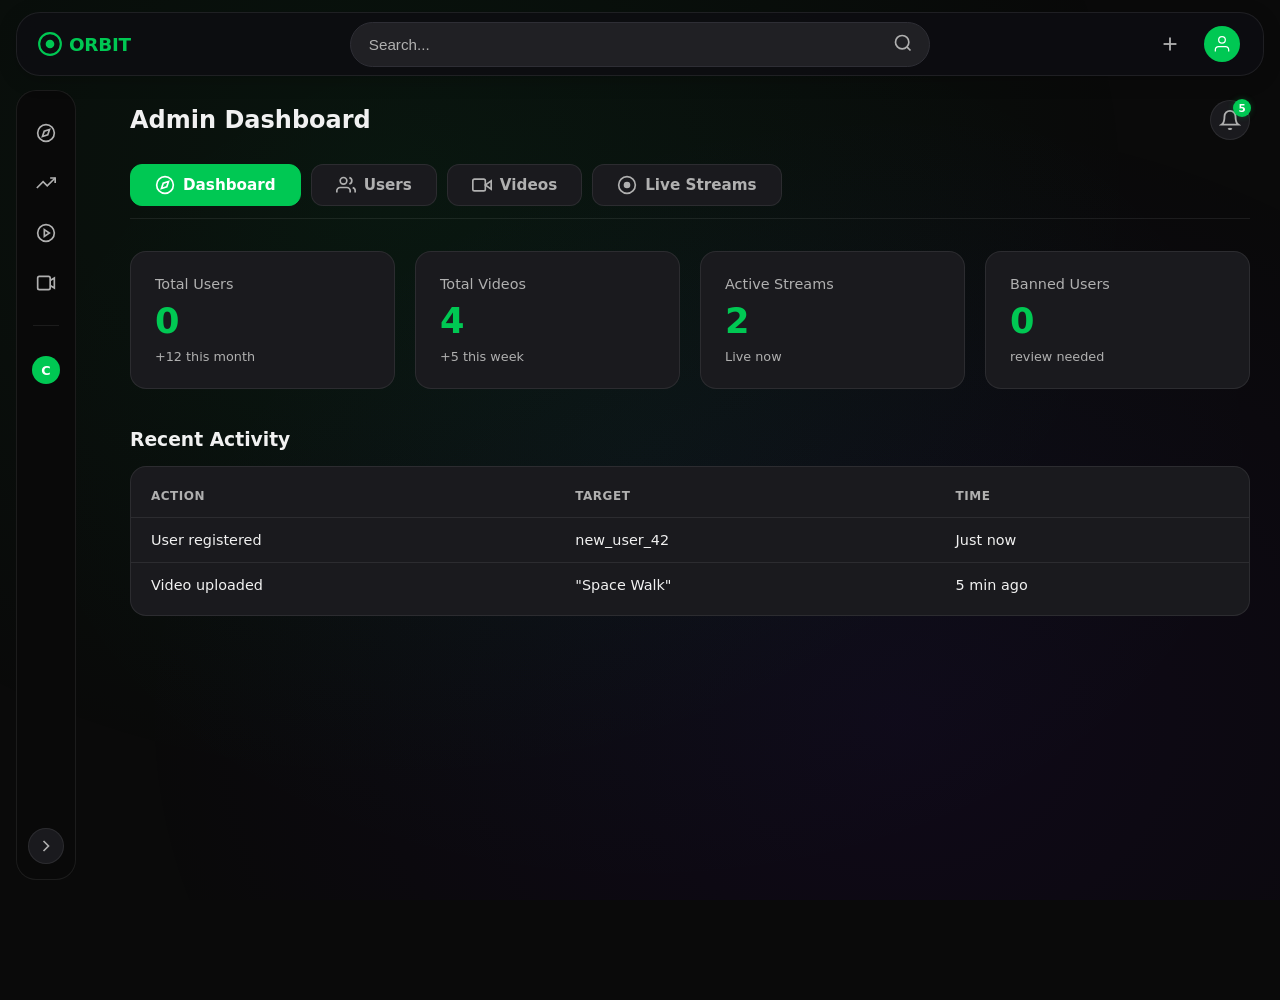
==== commit 97200e02: "feat: connect channels to API + dashboard filter fix + mixed content fix - Add js/channels.js: fetch" ====
--- a/adminpanel.html
+++ b/adminpanel.html
@@ -22,7 +22,7 @@
     <div class="header__actions">
       <div class="create-container">
         <button class="header__create-btn" id="createBtn" aria-label="Create"><svg width="22" height="22" viewBox="0 0 24 24" fill="none" stroke="currentColor" stroke-width="2"><line x1="12" y1="5" x2="12" y2="19"/><line x1="5" y1="12" x2="19" y2="12"/></svg></button>
-        <div class="create-dropdown" id="createDropdown"><div class="dropdown__section"><button class="dropdown__item">Upload Video</button><button class="dropdown__item">Upload Short</button><button class="dropdown__item">Community Post</button></div></div>
+        <div class="create-dropdown" id="createDropdown"><div class="dropdown__section"><button class="dropdown__item" data-popup="channelPopup">Create Channel</button><button class="dropdown__item" data-popup="uploadPopup">Upload Video</button><button class="dropdown__item" data-popup="shortPopup">Upload Short</button><button class="dropdown__item" data-popup="postPopup">Community Post</button></div></div>
       </div>
       <button class="header__profile-btn" id="profileBtn" aria-label="Profile"><div class="header__profile-avatar" id="profileAvatar"><svg width="20" height="20" viewBox="0 0 24 24" fill="none" stroke="currentColor" stroke-width="1.5"><path d="M20 21v-2a4 4 0 0 0-4-4H8a4 4 0 0 0-4 4v2"/><circle cx="12" cy="7" r="4"/></svg></div></button>
       <div class="dropdown" id="profileDropdown"></div>
@@ -127,5 +127,6 @@
 <script src="js/dropdown.js"></script>
 <script src="js/popups.js"></script>
 <script src="js/admin.js"></script>
+<script src="js/channels.js" defer></script>
 </body>
 </html>
--- a/css/popups.css
+++ b/css/popups.css
@@ -380,6 +380,22 @@
 .btn--primary:hover {
     background: #00b347;
 }
+.btn:disabled {
+    opacity: 0.65;
+    cursor: not-allowed;
+}
+.btn__spinner {
+    width: 16px;
+    height: 16px;
+    flex-shrink: 0;
+    border-radius: 50%;
+    border: 2px solid rgba(255, 255, 255, 0.35);
+    border-top-color: #fff;
+    animation: btn-spin 0.7s linear infinite;
+}
+@keyframes btn-spin {
+    to { transform: rotate(360deg); }
+}
 .btn--full {
     width: 100%;
 }
@@ -472,6 +488,12 @@
     display: flex;
     flex-direction: column;
     gap: 12px;
+    /* The container spans a large fixed area; clicks must fall through to
+       the page underneath — only individual toasts are interactive. */
+    pointer-events: none;
+}
+.toast-container .toast {
+    pointer-events: auto;
 }
 .toast {
     background: var(--card-bg);
